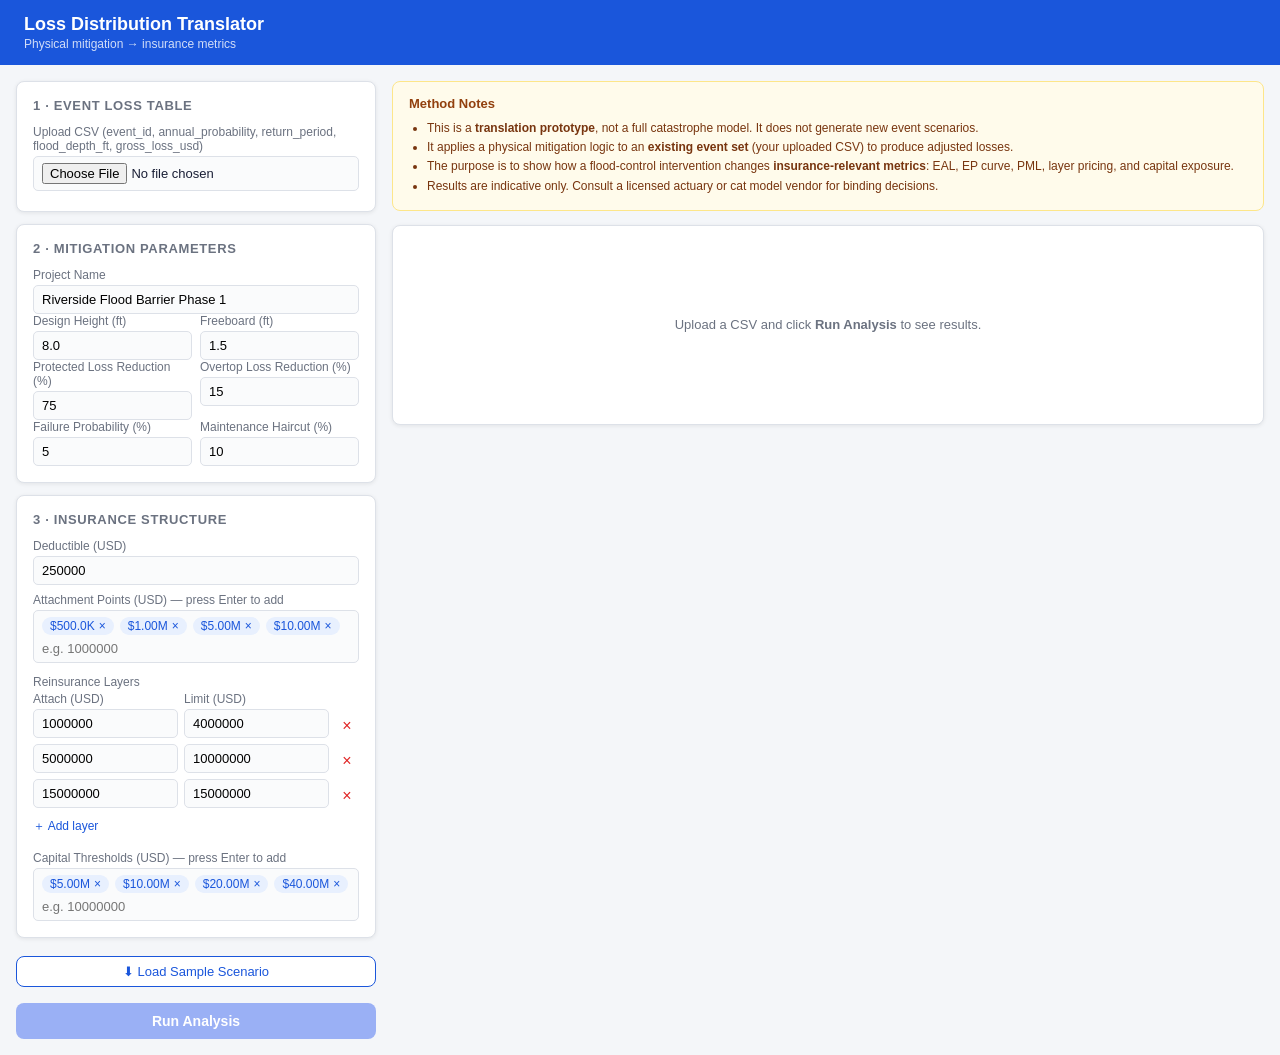
==== index.html @ 9c2a29f1 "Initial LDT prototype" ====
<!DOCTYPE html>
<html lang="en">
<head>
<meta charset="UTF-8" />
<meta name="viewport" content="width=device-width, initial-scale=1.0" />
<title>Loss Distribution Translator</title>
<script src="https://cdn.plot.ly/plotly-2.32.0.min.js"></script>
<style>
  :root {
    --bg: #f4f6f9;
    --panel: #ffffff;
    --border: #dde1e8;
    --accent: #1a56db;
    --accent-light: #e8f0fe;
    --green: #0e9f6e;
    --red: #e02424;
    --text: #1a1f36;
    --muted: #6b7280;
    --radius: 8px;
    --shadow: 0 1px 4px rgba(0,0,0,0.08);
  }
  * { box-sizing: border-box; margin: 0; padding: 0; }
  body { font-family: -apple-system, BlinkMacSystemFont, "Segoe UI", sans-serif;
         background: var(--bg); color: var(--text); font-size: 14px; }

  header { background: var(--accent); color: #fff; padding: 14px 24px;
           display: flex; align-items: center; gap: 12px; }
  header h1 { font-size: 18px; font-weight: 600; }
  header span { font-size: 12px; opacity: 0.8; }

  .layout { display: grid; grid-template-columns: 360px 1fr; gap: 16px;
            padding: 16px; min-height: calc(100vh - 52px); }

  /* ── Left panel ── */
  .left-panel { display: flex; flex-direction: column; gap: 12px; }

  .card { background: var(--panel); border: 1px solid var(--border);
          border-radius: var(--radius); padding: 16px; box-shadow: var(--shadow); }
  .card h2 { font-size: 13px; font-weight: 600; text-transform: uppercase;
             letter-spacing: .05em; color: var(--muted); margin-bottom: 12px; }

  label { display: block; font-size: 12px; font-weight: 500; color: var(--muted);
          margin-bottom: 3px; margin-top: 8px; }
  label:first-of-type { margin-top: 0; }
  input[type=text], input[type=number], input[type=file] {
    width: 100%; padding: 6px 8px; border: 1px solid var(--border);
    border-radius: 5px; font-size: 13px; background: #fafbfc; }
  input:focus { outline: 2px solid var(--accent); border-color: transparent; }

  .row2 { display: grid; grid-template-columns: 1fr 1fr; gap: 8px; }

  .layer-row { display: grid; grid-template-columns: 1fr 1fr 24px; gap: 6px;
               align-items: end; margin-bottom: 6px; }
  .layer-row input { margin-top: 0; }
  .del-btn { background: none; border: none; color: var(--red); font-size: 16px;
             cursor: pointer; padding: 4px; line-height: 1; }
  .add-btn { font-size: 12px; color: var(--accent); background: none; border: none;
             cursor: pointer; padding: 4px 0; display: flex; align-items: center; gap: 4px; }
  .add-btn:hover { text-decoration: underline; }

  .tag-input-wrap { display: flex; flex-wrap: wrap; gap: 6px; align-items: center;
                    border: 1px solid var(--border); border-radius: 5px;
                    padding: 6px 8px; background: #fafbfc; min-height: 36px; }
  .tag { background: var(--accent-light); color: var(--accent); padding: 2px 8px;
         border-radius: 12px; font-size: 12px; display: flex; align-items: center; gap: 4px; }
  .tag button { background: none; border: none; cursor: pointer; color: var(--accent);
                font-size: 12px; line-height: 1; padding: 0; }
  .tag-input-wrap input { border: none; outline: none; background: transparent;
                          font-size: 13px; min-width: 80px; flex: 1; padding: 0; }

  .run-btn { width: 100%; padding: 10px; background: var(--accent); color: #fff;
             border: none; border-radius: var(--radius); font-size: 14px; font-weight: 600;
             cursor: pointer; margin-top: 4px; }
  .run-btn:hover { background: #1648c0; }
  .run-btn:disabled { background: #9ab0f5; cursor: not-allowed; }

  .load-sample-btn { width: 100%; padding: 7px; background: #fff; color: var(--accent);
                     border: 1px solid var(--accent); border-radius: var(--radius);
                     font-size: 13px; cursor: pointer; margin-top: 6px; }
  .load-sample-btn:hover { background: var(--accent-light); }

  /* ── Right panel ── */
  .right-panel { display: flex; flex-direction: column; gap: 14px; }

  .kpi-grid { display: grid; grid-template-columns: repeat(auto-fill, minmax(170px, 1fr)); gap: 10px; }
  .kpi-card { background: var(--panel); border: 1px solid var(--border);
              border-radius: var(--radius); padding: 14px 16px; box-shadow: var(--shadow); }
  .kpi-card .label { font-size: 11px; text-transform: uppercase; letter-spacing: .05em;
                     color: var(--muted); margin-bottom: 4px; }
  .kpi-card .value { font-size: 22px; font-weight: 700; }
  .kpi-card .sub { font-size: 11px; color: var(--muted); margin-top: 2px; }
  .delta-good { color: var(--green); }
  .delta-bad  { color: var(--red); }
  .delta-neutral { color: var(--muted); }

  .chart-card { background: var(--panel); border: 1px solid var(--border);
                border-radius: var(--radius); padding: 16px; box-shadow: var(--shadow); }
  .chart-card h2 { font-size: 13px; font-weight: 600; text-transform: uppercase;
                   letter-spacing: .05em; color: var(--muted); margin-bottom: 10px; }

  table { width: 100%; border-collapse: collapse; font-size: 13px; }
  th { background: #f8f9fb; text-align: left; padding: 7px 10px; font-size: 11px;
       text-transform: uppercase; letter-spacing: .04em; color: var(--muted);
       border-bottom: 1px solid var(--border); }
  td { padding: 7px 10px; border-bottom: 1px solid #f0f2f5; }
  tr:last-child td { border-bottom: none; }
  tr:hover td { background: #fafbfc; }

  .badge { display: inline-block; padding: 2px 8px; border-radius: 10px; font-size: 11px; font-weight: 500; }
  .badge-green { background: #d1fae5; color: #065f46; }
  .badge-yellow { background: #fef3c7; color: #92400e; }
  .badge-red { background: #fee2e2; color: #991b1b; }

  .export-row { display: flex; gap: 10px; justify-content: flex-end; }
  .export-btn { padding: 7px 14px; border: 1px solid var(--border); border-radius: 5px;
                background: #fff; font-size: 12px; cursor: pointer; }
  .export-btn:hover { border-color: var(--accent); color: var(--accent); }

  .method-note { background: #fffbeb; border: 1px solid #fde68a; border-radius: var(--radius);
                 padding: 14px 16px; }
  .method-note h3 { font-size: 13px; font-weight: 600; color: #92400e; margin-bottom: 8px; }
  .method-note p, .method-note li { font-size: 12px; color: #78350f; line-height: 1.6; }
  .method-note ul { padding-left: 18px; }

  .placeholder { display: flex; align-items: center; justify-content: center;
                 min-height: 200px; color: var(--muted); font-size: 13px; }
  .spinner { border: 3px solid #e5e7eb; border-top-color: var(--accent);
             border-radius: 50%; width: 24px; height: 24px; animation: spin .7s linear infinite;
             margin-right: 10px; }
  @keyframes spin { to { transform: rotate(360deg); } }

  .error-banner { background: #fee2e2; border: 1px solid #fca5a5; border-radius: var(--radius);
                  padding: 12px 16px; color: var(--red); font-size: 13px; }

  .file-name { font-size: 11px; color: var(--green); margin-top: 4px; }

  /* tabs for event table */
  .tab-bar { display: flex; gap: 2px; margin-bottom: 10px; }
  .tab { padding: 5px 12px; border: 1px solid var(--border); border-radius: 5px 5px 0 0;
         background: #f8f9fb; cursor: pointer; font-size: 12px; }
  .tab.active { background: #fff; border-bottom-color: #fff; font-weight: 600; color: var(--accent); }

  @media (max-width: 900px) {
    .layout { grid-template-columns: 1fr; }
  }
</style>
</head>
<body>

<header>
  <div>
    <h1>Loss Distribution Translator</h1>
    <span>Physical mitigation → insurance metrics</span>
  </div>
</header>

<div class="layout">
  <!-- ════════════════ LEFT PANEL ════════════════ -->
  <div class="left-panel">

    <!-- Event loss table upload -->
    <div class="card">
      <h2>1 · Event Loss Table</h2>
      <label>Upload CSV (event_id, annual_probability, return_period, flood_depth_ft, gross_loss_usd)</label>
      <input type="file" id="csvFile" accept=".csv" onchange="onCsvChange(this)" />
      <div class="file-name" id="csvFileName"></div>
    </div>

    <!-- Mitigation parameters -->
    <div class="card">
      <h2>2 · Mitigation Parameters</h2>
      <label>Project Name</label>
      <input type="text" id="project_name" value="Riverside Flood Barrier Phase 1" />
      <div class="row2">
        <div>
          <label>Design Height (ft)</label>
          <input type="number" id="design_height_ft" value="8.0" step="0.1" />
        </div>
        <div>
          <label>Freeboard (ft)</label>
          <input type="number" id="freeboard_ft" value="1.5" step="0.1" />
        </div>
      </div>
      <div class="row2">
        <div>
          <label>Protected Loss Reduction (%)</label>
          <input type="number" id="protected_loss_reduction_pct" value="75" min="0" max="100" step="1" />
        </div>
        <div>
          <label>Overtop Loss Reduction (%)</label>
          <input type="number" id="overtop_loss_reduction_pct" value="15" min="0" max="100" step="1" />
        </div>
      </div>
      <div class="row2">
        <div>
          <label>Failure Probability (%)</label>
          <input type="number" id="failure_probability" value="5" min="0" max="100" step="0.1" />
        </div>
        <div>
          <label>Maintenance Haircut (%)</label>
          <input type="number" id="maintenance_haircut_pct" value="10" min="0" max="100" step="1" />
        </div>
      </div>
    </div>

    <!-- Insurance structure -->
    <div class="card">
      <h2>3 · Insurance Structure</h2>
      <label>Deductible (USD)</label>
      <input type="number" id="deductible_usd" value="250000" step="50000" />

      <label>Attachment Points (USD) — press Enter to add</label>
      <div class="tag-input-wrap" id="attachWrap" onclick="document.getElementById('attachInput').focus()">
        <input type="number" id="attachInput" placeholder="e.g. 1000000"
               onkeydown="addTag('attachWrap','attachInput','attachTags', event)" />
      </div>

      <label style="margin-top:12px">Reinsurance Layers</label>
      <div id="layersContainer"></div>
      <button class="add-btn" onclick="addLayer()">＋ Add layer</button>

      <label style="margin-top:12px">Capital Thresholds (USD) — press Enter to add</label>
      <div class="tag-input-wrap" id="capitalWrap" onclick="document.getElementById('capitalInput').focus()">
        <input type="number" id="capitalInput" placeholder="e.g. 10000000"
               onkeydown="addTag('capitalWrap','capitalInput','capitalTags', event)" />
      </div>
    </div>

    <button class="load-sample-btn" onclick="loadSample()">⬇ Load Sample Scenario</button>
    <button class="run-btn" id="runBtn" onclick="runAnalysis()" disabled>Run Analysis</button>
    <div id="errorBanner" style="display:none"></div>
  </div>

  <!-- ════════════════ RIGHT PANEL ════════════════ -->
  <div class="right-panel" id="rightPanel">

    <!-- Method notes always visible -->
    <div class="method-note">
      <h3>Method Notes</h3>
      <ul>
        <li>This is a <strong>translation prototype</strong>, not a full catastrophe model. It does not generate new event scenarios.</li>
        <li>It applies a physical mitigation logic to an <strong>existing event set</strong> (your uploaded CSV) to produce adjusted losses.</li>
        <li>The purpose is to show how a flood-control intervention changes <strong>insurance-relevant metrics</strong>: EAL, EP curve, PML, layer pricing, and capital exposure.</li>
        <li>Results are indicative only. Consult a licensed actuary or cat model vendor for binding decisions.</li>
      </ul>
    </div>

    <div id="results">
      <div class="card placeholder">Upload a CSV and click <strong>&nbsp;Run Analysis&nbsp;</strong> to see results.</div>
    </div>
  </div>
</div>

<script>
// ── State ──────────────────────────────────────────────────────────────────
const attachTags = [];
const capitalTags = [];
let csvB64 = null;
let lastResult = null;

// ── Tag input helpers ──────────────────────────────────────────────────────
function addTag(wrapId, inputId, arr, event) {
  if (event.key !== 'Enter') return;
  event.preventDefault();
  const input = document.getElementById(inputId);
  const val = parseFloat(input.value.replace(/,/g, ''));
  if (isNaN(val) || val <= 0) return;
  arr.push(val);
  arr.sort((a, b) => a - b);
  renderTags(wrapId, inputId, arr);
  input.value = '';
}

function removeTag(wrapId, inputId, arr, idx) {
  arr.splice(idx, 1);
  renderTags(wrapId, inputId, arr);
}

function renderTags(wrapId, inputId, arr) {
  const wrap = document.getElementById(wrapId);
  const input = document.getElementById(inputId);
  // Remove old tags
  wrap.querySelectorAll('.tag').forEach(t => t.remove());
  arr.forEach((v, i) => {
    const tag = document.createElement('span');
    tag.className = 'tag';
    tag.innerHTML = `${fmtUSD(v)} <button onclick="removeTag('${wrapId}','${inputId}',${wrapId==='attachWrap'?'attachTags':'capitalTags'},${i})">×</button>`;
    wrap.insertBefore(tag, input);
  });
}

// ── Layer helpers ──────────────────────────────────────────────────────────
let layerCount = 0;
function addLayer(attach = '', limit = '') {
  const id = layerCount++;
  const container = document.getElementById('layersContainer');
  const row = document.createElement('div');
  row.className = 'layer-row';
  row.id = `layer_${id}`;
  row.innerHTML = `
    <div>
      ${id === 0 ? '<label>Attach (USD)</label>' : ''}
      <input type="number" id="layer_attach_${id}" value="${attach}" placeholder="Attach" />
    </div>
    <div>
      ${id === 0 ? '<label>Limit (USD)</label>' : ''}
      <input type="number" id="layer_limit_${id}" value="${limit}" placeholder="Limit" />
    </div>
    <button class="del-btn" onclick="removeLayer('layer_${id}')">×</button>`;
  container.appendChild(row);
}

function removeLayer(id) {
  document.getElementById(id)?.remove();
}

function getLayers() {
  const rows = document.querySelectorAll('#layersContainer .layer-row');
  const layers = [];
  rows.forEach(row => {
    const id = row.id.replace('layer_', '');
    const a = parseFloat(document.getElementById(`layer_attach_${id}`)?.value || 0);
    const l = parseFloat(document.getElementById(`layer_limit_${id}`)?.value || 0);
    if (!isNaN(a) && !isNaN(l) && a >= 0 && l > 0) {
      layers.push({ attach_usd: a, limit_usd: l });
    }
  });
  return layers;
}

// ── CSV upload ─────────────────────────────────────────────────────────────
function onCsvChange(input) {
  const file = input.files[0];
  if (!file) return;
  document.getElementById('csvFileName').textContent = `✓ ${file.name}`;
  const reader = new FileReader();
  reader.onload = e => {
    csvB64 = btoa(unescape(encodeURIComponent(e.target.result)));
    document.getElementById('runBtn').disabled = false;
  };
  reader.readAsText(file);
}

// ── Load sample ────────────────────────────────────────────────────────────
async function loadSample() {
  const res = await fetch('/api/sample-data');
  if (!res.ok) { alert('Could not load sample data'); return; }
  const data = await res.json();

  // Encode CSV
  csvB64 = btoa(unescape(encodeURIComponent(data.csv)));
  document.getElementById('csvFileName').textContent = '✓ example_events.csv (sample)';
  document.getElementById('runBtn').disabled = false;

  // Fill mitigation
  const m = data.mitigation;
  document.getElementById('project_name').value = m.project_name;
  document.getElementById('design_height_ft').value = m.design_height_ft;
  document.getElementById('freeboard_ft').value = m.freeboard_ft;
  document.getElementById('protected_loss_reduction_pct').value = m.protected_loss_reduction_pct * 100;
  document.getElementById('overtop_loss_reduction_pct').value = m.overtop_loss_reduction_pct * 100;
  document.getElementById('failure_probability').value = m.failure_probability * 100;
  document.getElementById('maintenance_haircut_pct').value = m.maintenance_haircut_pct * 100;

  // Fill insurance
  const ins = data.insurance;
  document.getElementById('deductible_usd').value = ins.deductible_usd;

  // Attachment points
  attachTags.length = 0;
  ins.attachment_points_usd.forEach(v => attachTags.push(v));
  attachTags.sort((a, b) => a - b);
  renderTags('attachWrap', 'attachInput', attachTags);

  // Capital thresholds
  capitalTags.length = 0;
  ins.capital_thresholds_usd.forEach(v => capitalTags.push(v));
  capitalTags.sort((a, b) => a - b);
  renderTags('capitalWrap', 'capitalInput', capitalTags);

  // Layers
  document.getElementById('layersContainer').innerHTML = '';
  layerCount = 0;
  ins.reinsurance_layers.forEach(l => addLayer(l.attach_usd, l.limit_usd));
}

// ── Run analysis ───────────────────────────────────────────────────────────
async function runAnalysis() {
  const btn = document.getElementById('runBtn');
  const errBanner = document.getElementById('errorBanner');
  errBanner.style.display = 'none';

  if (!csvB64) { showError('Please upload a CSV file first.'); return; }

  const payload = {
    events_csv_b64: csvB64,
    mitigation: {
      project_name: document.getElementById('project_name').value,
      design_height_ft: parseFloat(document.getElementById('design_height_ft').value),
      freeboard_ft: parseFloat(document.getElementById('freeboard_ft').value),
      protected_loss_reduction_pct: parseFloat(document.getElementById('protected_loss_reduction_pct').value) / 100,
      overtop_loss_reduction_pct: parseFloat(document.getElementById('overtop_loss_reduction_pct').value) / 100,
      failure_probability: parseFloat(document.getElementById('failure_probability').value) / 100,
      maintenance_haircut_pct: parseFloat(document.getElementById('maintenance_haircut_pct').value) / 100,
    },
    insurance: {
      deductible_usd: parseFloat(document.getElementById('deductible_usd').value),
      attachment_points_usd: [...attachTags],
      reinsurance_layers: getLayers(),
      capital_thresholds_usd: [...capitalTags],
    }
  };

  // Show spinner
  document.getElementById('results').innerHTML = `
    <div class="card placeholder"><div class="spinner"></div> Computing…</div>`;
  btn.disabled = true;

  try {
    const res = await fetch('/api/analyze', {
      method: 'POST',
      headers: { 'Content-Type': 'application/json' },
      body: JSON.stringify(payload),
    });
    if (!res.ok) {
      const err = await res.json();
      throw new Error(err.detail || 'Server error');
    }
    lastResult = await res.json();
    renderResults(lastResult);
  } catch(e) {
    showError(e.message);
    document.getElementById('results').innerHTML =
      '<div class="card placeholder">Fix errors and try again.</div>';
  } finally {
    btn.disabled = false;
  }
}

// ── Render results ─────────────────────────────────────────────────────────
function renderResults(r) {
  const k = r.kpis;
  document.getElementById('results').innerHTML = `
    <!-- KPI cards -->
    <div class="kpi-grid" id="kpiGrid"></div>

    <!-- EP Curve -->
    <div class="chart-card">
      <h2>Exceedance Probability Curve</h2>
      <div id="epChart" style="height:320px"></div>
    </div>

    <!-- Tables row -->
    <div style="display:grid;grid-template-columns:1fr 1fr;gap:14px">
      <div class="chart-card">
        <h2>Attachment Probabilities</h2>
        <table id="attachTable"></table>
      </div>
      <div class="chart-card">
        <h2>Capital Threshold Exceedance</h2>
        <table id="capitalTable"></table>
      </div>
    </div>

    <div class="chart-card">
      <h2>Reinsurance Layer Metrics</h2>
      <table id="layerTable"></table>
    </div>

    <!-- Event table -->
    <div class="chart-card">
      <h2>Event-Level Detail</h2>
      <div style="overflow-x:auto"><table id="eventTable"></table></div>
    </div>

    <!-- Export -->
    <div class="export-row">
      <button class="export-btn" onclick="exportCSV()">⬇ Export Event CSV</button>
      <button class="export-btn" onclick="exportJSON()">⬇ Export Summary JSON</button>
    </div>
  `;

  // ── KPI cards
  const kpis = [
    { label: 'Baseline EAL', value: fmtUSD(k.baseline_eal), sub: 'annual expected loss' },
    { label: 'Mitigated EAL', value: fmtUSD(k.mitigated_eal), sub: 'after mitigation', delta: -k.eal_reduction_pct },
    { label: 'EAL Reduction', value: fmtPct(k.eal_reduction_pct), sub: '', deltaClass: k.eal_reduction_pct > 0 ? 'delta-good' : 'delta-bad' },
    { label: 'Baseline 1-in-100 PML', value: fmtUSD(k.baseline_pml_100), sub: '100-yr return period' },
    { label: 'Mitigated 1-in-100 PML', value: fmtUSD(k.mitigated_pml_100), sub: '', delta: -k.pml_100_reduction_pct },
    { label: 'Baseline 1-in-250 PML', value: fmtUSD(k.baseline_pml_250), sub: '250-yr return period' },
    { label: 'Mitigated 1-in-250 PML', value: fmtUSD(k.mitigated_pml_250), sub: '', delta: -k.pml_250_reduction_pct },
  ];

  const kpiGrid = document.getElementById('kpiGrid');
  kpis.forEach(kpi => {
    const card = document.createElement('div');
    card.className = 'kpi-card';
    let deltaHtml = '';
    if (kpi.delta !== undefined) {
      const cls = kpi.delta < 0 ? 'delta-good' : 'delta-bad';
      const sign = kpi.delta < 0 ? '▼' : '▲';
      deltaHtml = `<div class="sub ${cls}">${sign} ${Math.abs(kpi.delta).toFixed(1)}% vs baseline</div>`;
    }
    card.innerHTML = `
      <div class="label">${kpi.label}</div>
      <div class="value ${kpi.deltaClass||''}">${kpi.value}</div>
      ${kpi.sub ? `<div class="sub">${kpi.sub}</div>` : ''}
      ${deltaHtml}`;
    kpiGrid.appendChild(card);
  });

  // ── EP chart
  const ep_b = r.ep_curves.baseline;
  const ep_m = r.ep_curves.mitigated;

  Plotly.newPlot('epChart', [
    {
      x: ep_b.exceedance_probability, y: ep_b.loss_usd,
      mode: 'lines+markers', name: 'Baseline',
      line: { color: '#e02424', width: 2 },
      marker: { size: 5 },
      hovertemplate: 'EP: %{x:.4f}<br>Loss: $%{y:,.0f}<extra>Baseline</extra>'
    },
    {
      x: ep_m.exceedance_probability, y: ep_m.loss_usd,
      mode: 'lines+markers', name: 'Mitigated',
      line: { color: '#0e9f6e', width: 2, dash: 'dash' },
      marker: { size: 5 },
      hovertemplate: 'EP: %{x:.4f}<br>Loss: $%{y:,.0f}<extra>Mitigated</extra>'
    }
  ], {
    xaxis: { title: 'Annual Exceedance Probability', tickformat: '.3f' },
    yaxis: { title: 'Loss (USD)', tickformat: '$,.0f' },
    legend: { x: 0.7, y: 0.95 },
    margin: { t: 10, r: 20, b: 50, l: 90 },
    plot_bgcolor: '#fff', paper_bgcolor: '#fff',
  }, { responsive: true });

  // ── Attachment table
  buildAttachTable(r.attachment_probabilities, 'attachTable');

  // ── Capital table
  buildCapitalTable(r.capital_thresholds, 'capitalTable');

  // ── Layer table
  buildLayerTable(r.reinsurance_layers, 'layerTable');

  // ── Event table
  buildEventTable(r.event_table, 'eventTable');
}

function buildAttachTable(data, tableId) {
  const tbl = document.getElementById(tableId);
  tbl.innerHTML = `<tr>
    <th>Attachment</th><th>Baseline EP</th><th>Mitigated EP</th><th>Change</th>
  </tr>`;
  const n = data.baseline.length;
  for (let i = 0; i < n; i++) {
    const b = data.baseline[i];
    const m = data.mitigated[i];
    const delta = m.exceedance_probability - b.exceedance_probability;
    const cls = delta < 0 ? 'badge-green' : delta > 0 ? 'badge-red' : 'badge-yellow';
    tbl.innerHTML += `<tr>
      <td>${fmtUSD(b.attachment_usd)}</td>
      <td>${fmtEP(b.exceedance_probability)}</td>
      <td>${fmtEP(m.exceedance_probability)}</td>
      <td><span class="badge ${cls}">${delta < 0 ? '▼' : delta > 0 ? '▲' : '—'} ${Math.abs(delta*100).toFixed(3)}%</span></td>
    </tr>`;
  }
}

function buildCapitalTable(data, tableId) {
  const tbl = document.getElementById(tableId);
  tbl.innerHTML = `<tr>
    <th>Threshold</th><th>Baseline EP</th><th>Mitigated EP</th><th>Change</th>
  </tr>`;
  const n = data.baseline.length;
  for (let i = 0; i < n; i++) {
    const b = data.baseline[i];
    const m = data.mitigated[i];
    const delta = m.exceedance_probability - b.exceedance_probability;
    const cls = delta < 0 ? 'badge-green' : delta > 0 ? 'badge-red' : 'badge-yellow';
    tbl.innerHTML += `<tr>
      <td>${fmtUSD(b.threshold_usd)}</td>
      <td>${fmtEP(b.exceedance_probability)}</td>
      <td>${fmtEP(m.exceedance_probability)}</td>
      <td><span class="badge ${cls}">${delta < 0 ? '▼' : delta > 0 ? '▲' : '—'} ${Math.abs(delta*100).toFixed(3)}%</span></td>
    </tr>`;
  }
}

function buildLayerTable(data, tableId) {
  const tbl = document.getElementById(tableId);
  tbl.innerHTML = `<tr>
    <th>Layer (Attach xs Limit)</th>
    <th>Baseline ELL</th><th>Baseline LOL</th>
    <th>Mitigated ELL</th><th>Mitigated LOL</th>
    <th>ELL Reduction</th>
  </tr>`;
  const n = data.baseline.length;
  for (let i = 0; i < n; i++) {
    const b = data.baseline[i];
    const m = data.mitigated[i];
    const delta = b.expected_layer_loss_usd > 0
      ? (b.expected_layer_loss_usd - m.expected_layer_loss_usd) / b.expected_layer_loss_usd * 100
      : 0;
    const cls = delta > 0 ? 'badge-green' : 'badge-yellow';
    tbl.innerHTML += `<tr>
      <td>${fmtUSD(b.attach_usd)} xs ${fmtUSD(b.limit_usd)}</td>
      <td>${fmtUSD(b.expected_layer_loss_usd)}</td>
      <td>${(b.loss_on_line_pct*100).toFixed(2)}%</td>
      <td>${fmtUSD(m.expected_layer_loss_usd)}</td>
      <td>${(m.loss_on_line_pct*100).toFixed(2)}%</td>
      <td><span class="badge ${cls}">▼ ${delta.toFixed(1)}%</span></td>
    </tr>`;
  }
}

function buildEventTable(rows, tableId) {
  const tbl = document.getElementById(tableId);
  tbl.innerHTML = `<tr>
    <th>Event</th><th>Ann. Prob</th><th>RP (yr)</th>
    <th>Depth (ft)</th><th>Gross Loss</th><th>Mitigated Loss</th>
    <th>Reduction</th><th>Reduction %</th>
  </tr>`;
  rows.forEach(r => {
    tbl.innerHTML += `<tr>
      <td>${r.event_id}</td>
      <td>${r.annual_probability.toFixed(4)}</td>
      <td>${r.return_period}</td>
      <td>${r.flood_depth_ft.toFixed(1)}</td>
      <td>${fmtUSD(r.gross_loss_usd)}</td>
      <td>${fmtUSD(r.final_loss)}</td>
      <td>${fmtUSD(r.loss_reduction_usd)}</td>
      <td>${r.loss_reduction_pct.toFixed(1)}%</td>
    </tr>`;
  });
}

// ── Exports ────────────────────────────────────────────────────────────────
function exportJSON() {
  if (!lastResult) return;
  const blob = new Blob([JSON.stringify(lastResult, null, 2)], { type: 'application/json' });
  downloadBlob(blob, 'ldt_summary.json');
}

function exportCSV() {
  if (!lastResult) return;
  const rows = lastResult.event_table;
  const headers = Object.keys(rows[0]);
  const lines = [headers.join(',')];
  rows.forEach(r => lines.push(headers.map(h => r[h]).join(',')));
  const blob = new Blob([lines.join('\n')], { type: 'text/csv' });
  downloadBlob(blob, 'ldt_events.csv');
}

function downloadBlob(blob, name) {
  const a = document.createElement('a');
  a.href = URL.createObjectURL(blob);
  a.download = name;
  a.click();
}

// ── Formatting helpers ─────────────────────────────────────────────────────
function fmtUSD(v) {
  if (v === undefined || v === null) return '—';
  if (v >= 1e6) return '$' + (v/1e6).toFixed(2) + 'M';
  if (v >= 1e3) return '$' + (v/1e3).toFixed(1) + 'K';
  return '$' + v.toFixed(0);
}
function fmtPct(v) { return (v || 0).toFixed(1) + '%'; }
function fmtEP(v) { return (v*100).toFixed(3) + '%'; }

function showError(msg) {
  const b = document.getElementById('errorBanner');
  b.innerHTML = `<div class="error-banner">⚠ ${msg}</div>`;
  b.style.display = 'block';
}

// ── Init: add default layers and tags ─────────────────────────────────────
(function init() {
  addLayer(1000000, 4000000);
  addLayer(5000000, 10000000);
  addLayer(15000000, 15000000);
  [500000, 1000000, 5000000, 10000000].forEach(v => attachTags.push(v));
  renderTags('attachWrap', 'attachInput', attachTags);
  [5000000, 10000000, 20000000, 40000000].forEach(v => capitalTags.push(v));
  renderTags('capitalWrap', 'capitalInput', capitalTags);
})();
</script>
</body>
</html>
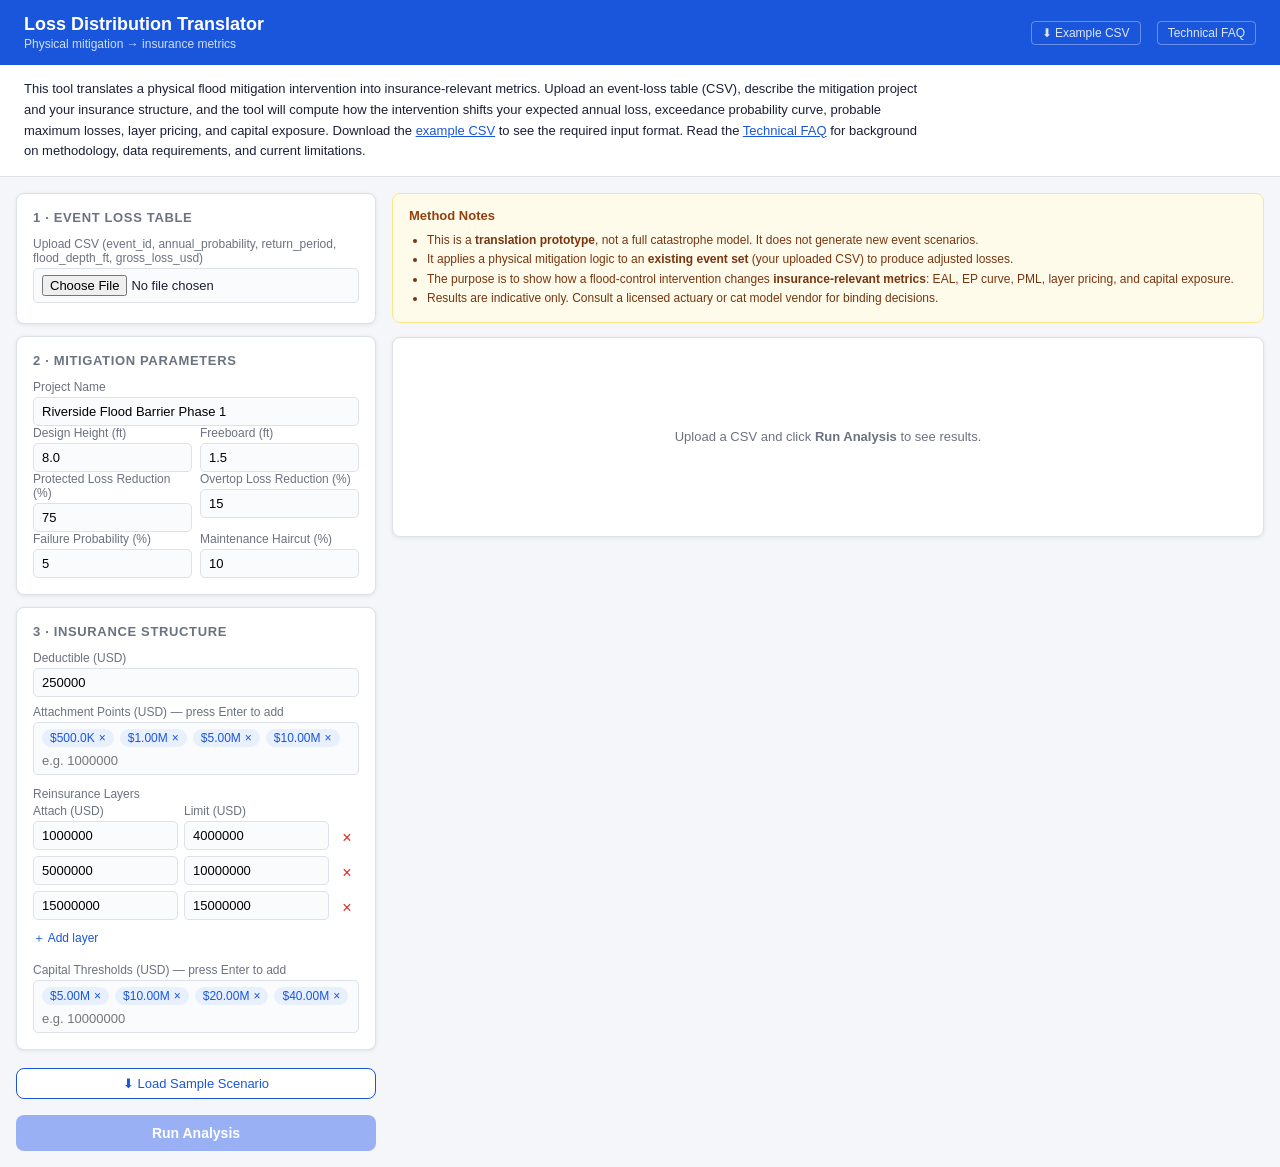
==== commit 2167865c: "Add intro text, FAQ page, example CSV download" ====
--- a/index.html
+++ b/index.html
@@ -152,7 +152,20 @@
     <h1>Loss Distribution Translator</h1>
     <span>Physical mitigation → insurance metrics</span>
   </div>
+  <div style="margin-left:auto;display:flex;gap:16px;align-items:center;font-size:12px;">
+    <a href="/api/download-example-csv" download style="color:#fff;opacity:0.85;text-decoration:none;border:1px solid rgba(255,255,255,0.4);border-radius:4px;padding:4px 10px;">⬇ Example CSV</a>
+    <a href="/faq" target="_blank" style="color:#fff;opacity:0.85;text-decoration:none;border:1px solid rgba(255,255,255,0.4);border-radius:4px;padding:4px 10px;">Technical FAQ</a>
+  </div>
 </header>
+
+<div style="background:#fff;border-bottom:1px solid var(--border);padding:14px 24px;">
+  <p style="font-size:13px;color:var(--text);line-height:1.6;max-width:900px;">
+    This tool translates a physical flood mitigation intervention into insurance-relevant metrics.
+    Upload an event-loss table (CSV), describe the mitigation project and your insurance structure, and the tool will compute how the intervention shifts your expected annual loss, exceedance probability curve, probable maximum losses, layer pricing, and capital exposure.
+    Download the <a href="/api/download-example-csv" download style="color:var(--accent);">example CSV</a> to see the required input format.
+    Read the <a href="/faq" target="_blank" style="color:var(--accent);">Technical FAQ</a> for background on methodology, data requirements, and current limitations.
+  </p>
+</div>
 
 <div class="layout">
   <!-- ════════════════ LEFT PANEL ════════════════ -->
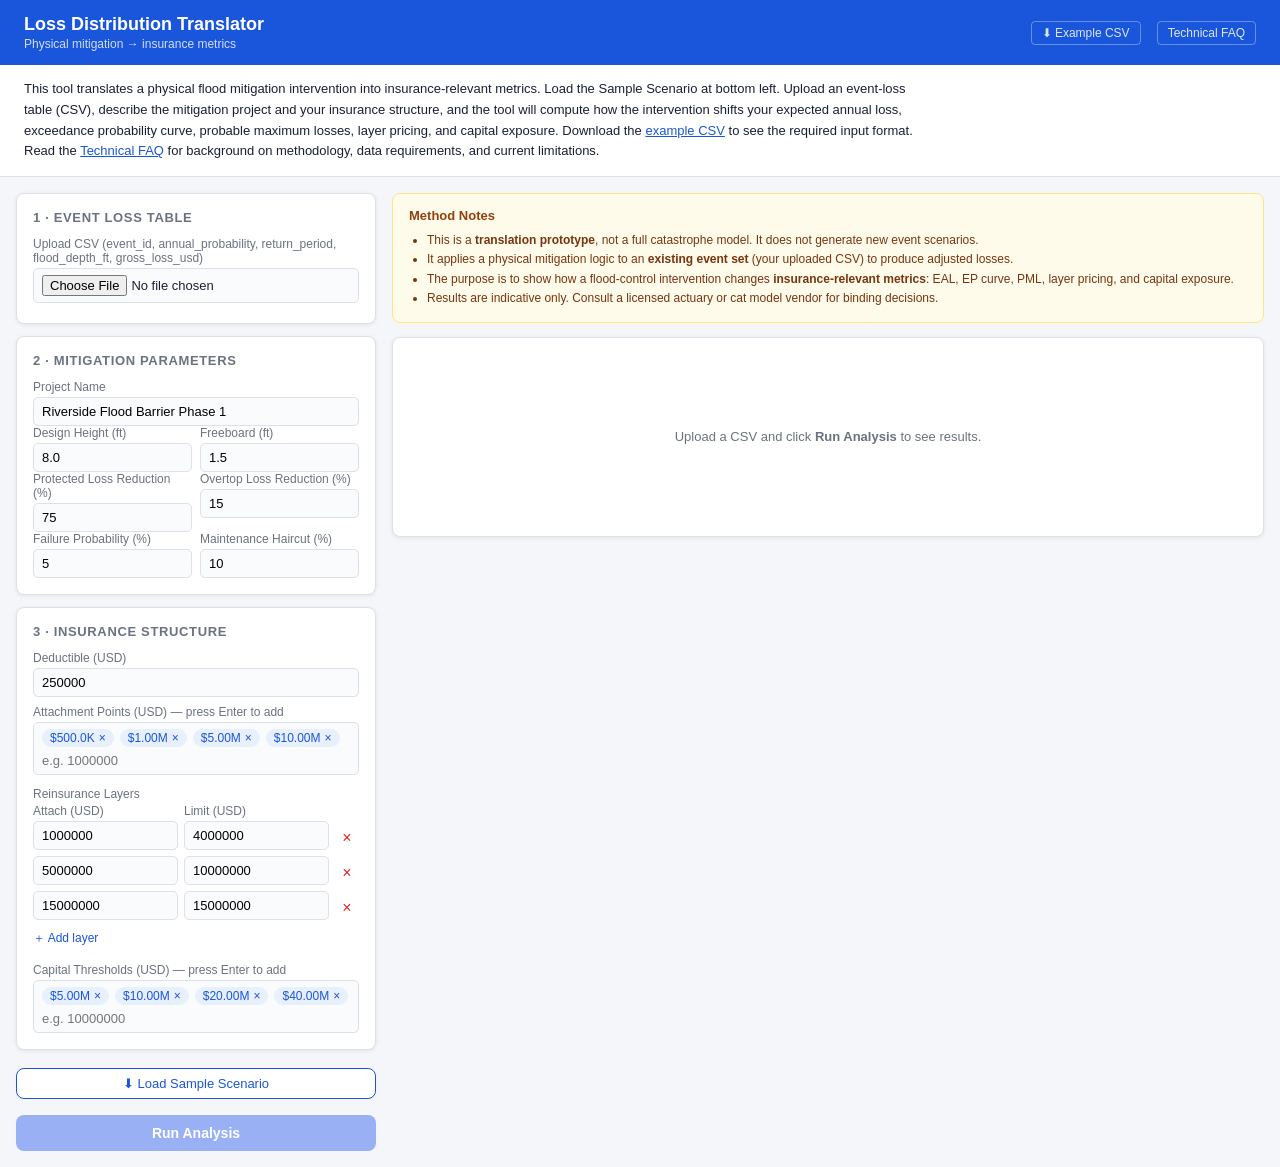
==== commit 1b8ac981: "load sample scenario addition" ====
--- a/index.html
+++ b/index.html
@@ -161,7 +161,7 @@
 <div style="background:#fff;border-bottom:1px solid var(--border);padding:14px 24px;">
   <p style="font-size:13px;color:var(--text);line-height:1.6;max-width:900px;">
     This tool translates a physical flood mitigation intervention into insurance-relevant metrics.
-    Upload an event-loss table (CSV), describe the mitigation project and your insurance structure, and the tool will compute how the intervention shifts your expected annual loss, exceedance probability curve, probable maximum losses, layer pricing, and capital exposure.
+    Load the Sample Scenario at bottom left. Upload an event-loss table (CSV), describe the mitigation project and your insurance structure, and the tool will compute how the intervention shifts your expected annual loss, exceedance probability curve, probable maximum losses, layer pricing, and capital exposure.
     Download the <a href="/api/download-example-csv" download style="color:var(--accent);">example CSV</a> to see the required input format.
     Read the <a href="/faq" target="_blank" style="color:var(--accent);">Technical FAQ</a> for background on methodology, data requirements, and current limitations.
   </p>
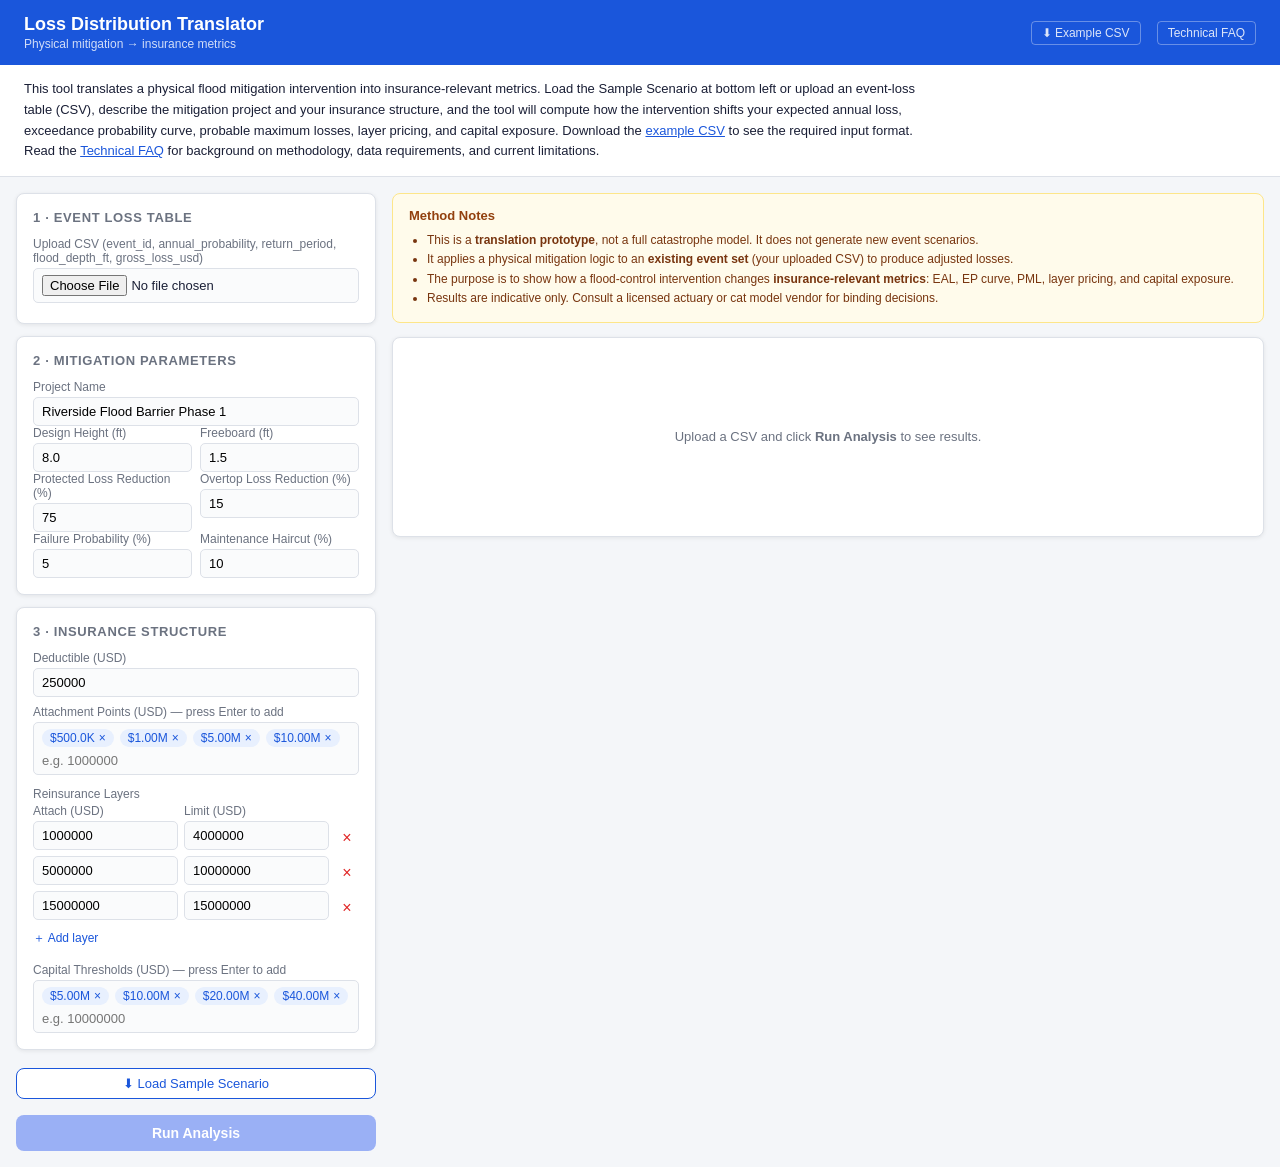
==== commit dad58c6f: "sample scenario change 2" ====
--- a/index.html
+++ b/index.html
@@ -161,7 +161,7 @@
 <div style="background:#fff;border-bottom:1px solid var(--border);padding:14px 24px;">
   <p style="font-size:13px;color:var(--text);line-height:1.6;max-width:900px;">
     This tool translates a physical flood mitigation intervention into insurance-relevant metrics.
-    Load the Sample Scenario at bottom left. Upload an event-loss table (CSV), describe the mitigation project and your insurance structure, and the tool will compute how the intervention shifts your expected annual loss, exceedance probability curve, probable maximum losses, layer pricing, and capital exposure.
+    Load the Sample Scenario at bottom left or upload an event-loss table (CSV), describe the mitigation project and your insurance structure, and the tool will compute how the intervention shifts your expected annual loss, exceedance probability curve, probable maximum losses, layer pricing, and capital exposure.
     Download the <a href="/api/download-example-csv" download style="color:var(--accent);">example CSV</a> to see the required input format.
     Read the <a href="/faq" target="_blank" style="color:var(--accent);">Technical FAQ</a> for background on methodology, data requirements, and current limitations.
   </p>
